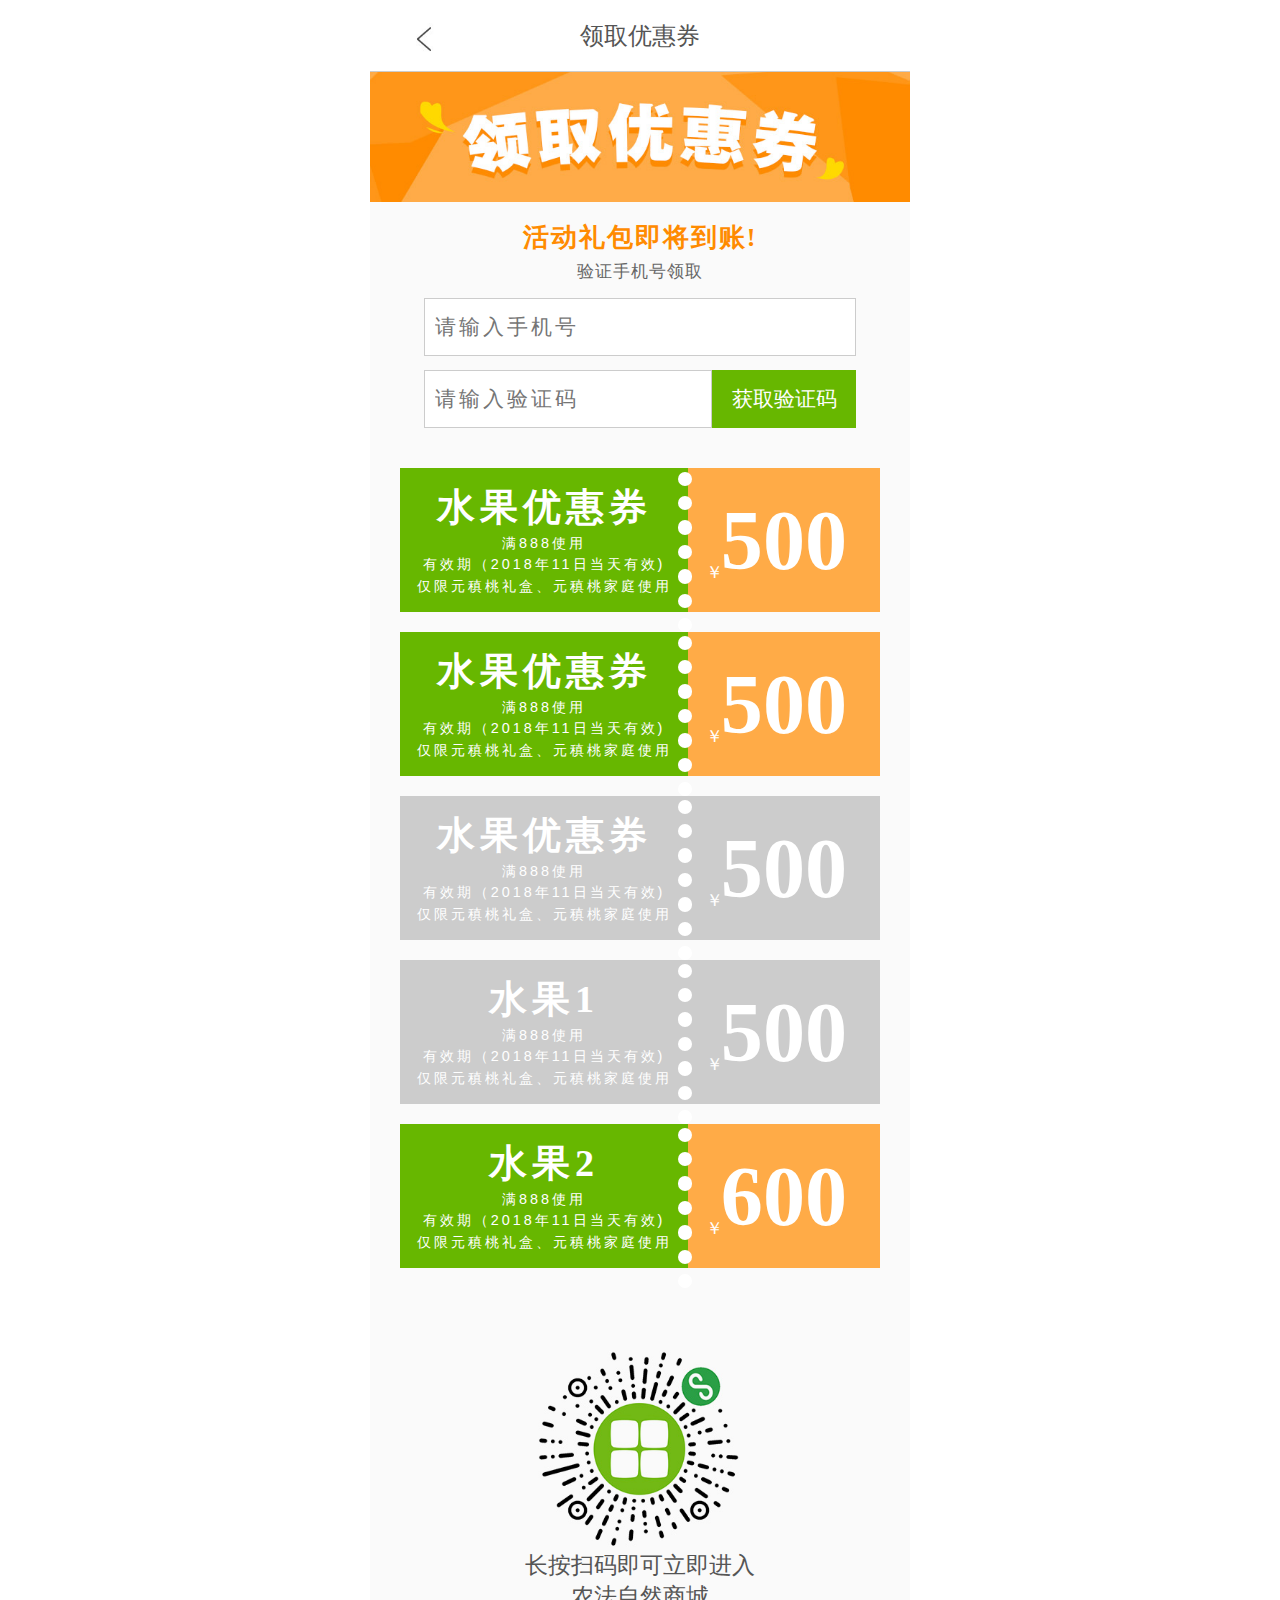
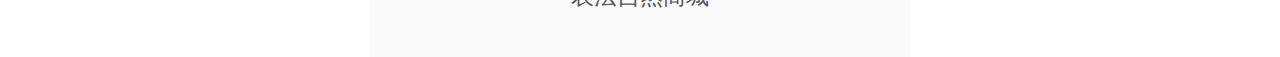
==== index.html @ 71d2d8c6 "one" ====
<!DOCTYPE html>
<html lang="en">
<head>
  <meta charset="UTF-8">
  <!-- <meta name="viewport" content="width=device-width, initial-scale=1.0"> -->
  <meta http-equiv="X-UA-Compatible" content="ie=edge">
  <title>优惠券领取</title>
  <script src="./js/flexible.js"></script>
  <link rel="stylesheet" href="./css/reset.css">
  <link rel="stylesheet" href="./css/index.css">
</head>
<body>
  <div class="container" id="container">
    <div class="store-coupon-header">
      <a class="coupon-callback" href="javascript:history.back(-1)"></a>
      <p>领取优惠券</p>
    </div>
    <!-- 活动底图 -->
    <div class="banner">
      <img src="" alt="">
    </div>
    <!-- 判断领取状态 -->
    <div class="coupon-login-text">
      <p class="coupon-login-text1">活动礼包即将到账!</p>
      <p class="coupon-login-text2">验证手机号领取</p>
    </div>
    <!-- 验证 -->
    <div class="store-coupon-login">
      <div id="coupon-login-box">
        <input id="tel" type="number" placeholder="请输入手机号" class="coupon-login-tel" oninput="if(value.length>11)value=value.slice(0,11)">
        <input id="password" type="password" placeholder="请输入验证码" class="coupon-login-password">
        <button id="getCode" class="getCode">获取验证码</button>
      </div>
      <!-- <p id="couponTel-tgl" class="hide">
        <span class="couponTel">领券手机号：</span>
        <span class="couponTel" id="telNumer">18221097297</span>
      </p> -->
    </div>
    <!-- 优惠券 -->
    <div class="store-coupon-list-wrap">
      <ul class = 'store-coupon-list'>
        <li>
          <div class="conpon-inner-wrap">
            <div class="conpon-use-info">
              <div class="conpon-info-wrap-center">
                <div class="conpon-showinfo">水果优惠券</div>
                <div class="conpon-detail-info">满888使用</div>
                <div class="conpon-detail-info">有效期（2018年11日当天有效)</div>
                <div class="conpon-detail-info">仅限元稹桃礼盒、元稹桃家庭使用</div>
              </div>
            </div>
            <div class="conpon-border">
              <ul class="circle_list">
                <li></li>
                <li></li>
                <li></li>
                <li></li>
                <li></li>
                <li></li>
                <li></li>
              </ul>
            </div>
            <div class="conpon-value">
              <div class="conpon-value-inner">
                <div class="conpon-value-detail">
                  <span class="conpon-unit">￥</span>
                  <span class="conpon-number">500</span>
                </div>
              </div>
            </div>
          </div>
      </li>
      <li>
        <div class="conpon-inner-wrap">
          <div class="conpon-use-info">
            <div class="conpon-info-wrap-center">
              <div class="conpon-showinfo">水果优惠券</div>
              <div class="conpon-detail-info">满888使用</div>
              <div class="conpon-detail-info">有效期（2018年11日当天有效)</div>
              <div class="conpon-detail-info">仅限元稹桃礼盒、元稹桃家庭使用</div>
            </div>
          </div>
          <div class="conpon-border">
            <ul class="circle_list">
              <li></li>
              <li></li>
              <li></li>
              <li></li>
              <li></li>
              <li></li>
              <li></li>
            </ul>
          </div>
          <div class="conpon-value">
            <div class="conpon-value-inner">
              <div class="conpon-value-detail">
                <span class="conpon-unit">￥</span>
                <span class="conpon-number">500</span>
              </div>
            </div>
          </div>
        </div>
      </li>
      <li>
        <div class="conpon-inner-wrap">
          <div class="conpon-use-info fail">
            <div class="conpon-info-wrap-center">
              <div class="conpon-showinfo">水果优惠券</div>
              <div class="conpon-detail-info">满888使用</div>
              <div class="conpon-detail-info">有效期（2018年11日当天有效)</div>
              <div class="conpon-detail-info">仅限元稹桃礼盒、元稹桃家庭使用</div>
            </div>
          </div>
          <div class="conpon-border">
            <ul class="circle_list">
              <li></li>
              <li></li>
              <li></li>
              <li></li>
              <li></li>
              <li></li>
              <li></li>
            </ul>
          </div>
          <div class="conpon-value fail">
            <div class="conpon-value-inner">
              <div class="conpon-value-detail">
                <span class="conpon-unit">￥</span>
                <span class="conpon-number">500</span>
              </div>
            </div>
          </div>
        </div>
      </li>
      </ul>
    </div>
    <!-- 领取按钮 -->
    <!-- <div class="store-coupon-receive">
      <button class="coupon-receive-button">立即领取</button>
    </div> -->
    <!-- 商城二维码 -->
    <div class="store-coupon-qrcode">
      <div class="qrcode">
        <img src="./images/qrcode.jpg" alt="">
      </div>
      <p class="fs12">长按扫码即可立即进入</p>
      <p class="fs12">农法自然商城</p>
    </div>
  </div>
<script src="./js/zepto.min.js"></script>
<script src="./js/text.js"></script>
<script src="./js/index.js"></script>
</body>
</html>
---- css/index.css ----
.container{
  max-width: 7.5rem;
  min-height: 13.34rem;
  margin: 0 auto;
  text-align: center;
  font-size: .32rem;
  background-color: #fafafa;
}
/* header */
.store-coupon-header{
  position: relative;
  width: 100%;
  height: 1rem;
  line-height: 1rem;
  background-color: #fff;
  text-align: center;
  border-bottom: 1px solid #ccc;
}
.store-coupon-header p{
  font-size: .34rem;
}
.coupon-callback{
  position: absolute;
  top: 0;
  left: .4rem;
  width: .8rem;
  height: .99rem;
  font-size: .42rem;
  color: #999;
  background: url('../images/callback.jpg') no-repeat;
  background-size: 100%;
}
/* 活动底图 */
.banner{
  width: 7.5rem;
  height: 1.8rem;
  vertical-align: middle;
}
.banner>img{
  width: 7.5rem;
  height: 1.8rem;
}
/* 验证 */
.store-coupon-login{
  width: 6rem;
  max-height: 2rem;
  margin: 0 auto;
  font-size:0px;
}
.coupon-login-text{
  min-width: 3.24rem;
  height: 1.34rem;
  margin: 0 auto;
  text-align: center;
  display: flex;
  flex-direction: column;
  justify-content: center;
}
.coupon-login-text1{
  color: #FF8B00;
  font-family: SourceHanSansCN-Regular;
  font-size: .36rem;
  font-weight: 600;
  line-height: .6rem;
  letter-spacing: 2px;
}
.coupon-login-text2{
  color: #666;
  font-size: .24rem;
  letter-spacing: 1px;
}
/* 活动结束 */
.coupon-login-text2.over{
  display: none;
}
.coupon-login-tel{
  width: 6rem;
  height: .8rem;
  margin-bottom: .2rem;
  border: 1px solid #ccc;
  padding-left: 10px;
  letter-spacing: 3px;
  font-size: .29rem;
  color: #999;
}
.coupon-login-password{
  width: 4rem;
  height: .8rem;
  border: 1px solid #ccc;
  padding-left: 10px;
  letter-spacing: 3px;
  font-size: .29rem;
  color: #999;
  vertical-align: top;
}
.getCode{
  width: 2rem;
  height: .8rem;
  background-color: #67b700;
  font-size: .29rem;
  color: #fff;
  outline:none;
  border: none;
}
.couponTel{
  font-size: .32rem;
  color: #000;
}
/* 通过验证后 */
.store-coupon-login.heightAuto{
  height: auto;
}
/* 优惠券样式 */
.store-coupon-list-wrap{
  min-height: 2rem;
  margin: 40px 30px 0 30px;
  overflow: hidden;
}
.conpon-inner-wrap{
  position: relative;
  height: 2rem;
  margin-bottom: 20px;
}
.conpon-use-info{
  position: relative;
  float: left;
  width: 60%;
  height: 2rem;
  color: #fff;
  text-align: center;
  background-color: #67b700;
  display: flex;
  flex-direction: column;
  align-items: center;
  justify-content: center;
}
.fail{
  background-color: #ccc;
}
.conpon-border{
  position: absolute;
  left: 60%;
  top: 4px;
  width: 10px;
  height: 2rem;
  margin-left: -10px;
  bottom: 4px;
  z-index: 5;
}
.circle_list>li{  
    background-color:#fff;  
    width:.2rem;  
    height:.2rem;  
    border-radius:50%;  
    margin-bottom:10px;
}
.conpon-value {
  position: relative;
  float: left;
  width: 40%;
  height: 2rem;
  padding-left: 44px;
  background-color: #ffab47;
  color: #fff;
}
.fail{
  background-color: #ccc;
}
.conpon-showinfo{
  color: #fff;
  display: -webkit-box;
  -webkit-box-orient: vertical;
  text-overflow: ellipsis;
  -webkit-line-clamp: 2;
  overflow: hidden;
  font-family: MicrosoftYaHei;
  font-size: .53rem;
  font-weight: bold;
  letter-spacing: 5px;
}
.conpon-detail-info{
  font-size: .2rem;
  color: #fff;
  line-height: .3rem;
  letter-spacing: 3px;
}
.conpon-value-inner {
  position: absolute;
  left: 50%;
  top: 50%;
  -webkit-transform: translate(-50%,-50%);
  transform: translate(-50%,-50%);
}
.conpon-number {
  font-family: 'Arial-Black';
  font-size: 1.17rem;
  font-weight: bolder;
}
.conpon-unit {
  position: absolute;
  top: 0.95rem;
    left: -.2rem;
  font-size: .24rem;
}
/* 领取优惠券按钮
.store-coupon-receive{
  width: 5rem;
  height: .8rem;
  margin: .5rem auto 0;
}
.coupon-receive-button{
  width: 5rem;
  height: .8rem;
  border: 1px solid #92ff06;
  background-color: #67b700;
  font-size: .32rem;
  color: #fff;
  border-radius: 5px;
}
活动结束
.coupon-receive-button.over{
  border: none;
  background-color: #999;
}
已经领取
.coupon-receive-button.received{
  border: none;
  background-color: #999;
}  */

/* 二维码 */
.store-coupon-qrcode{
  margin-top: .63rem;
  padding-bottom: .63rem;
}
.qrcode{
  width: 3.62rem;
  height: 3.01rem;
  margin: 0 auto;
  text-align: center;
}
.qrcode img{
  width: 3.62rem;
  height: 3.01rem;
  vertical-align: top;  
}
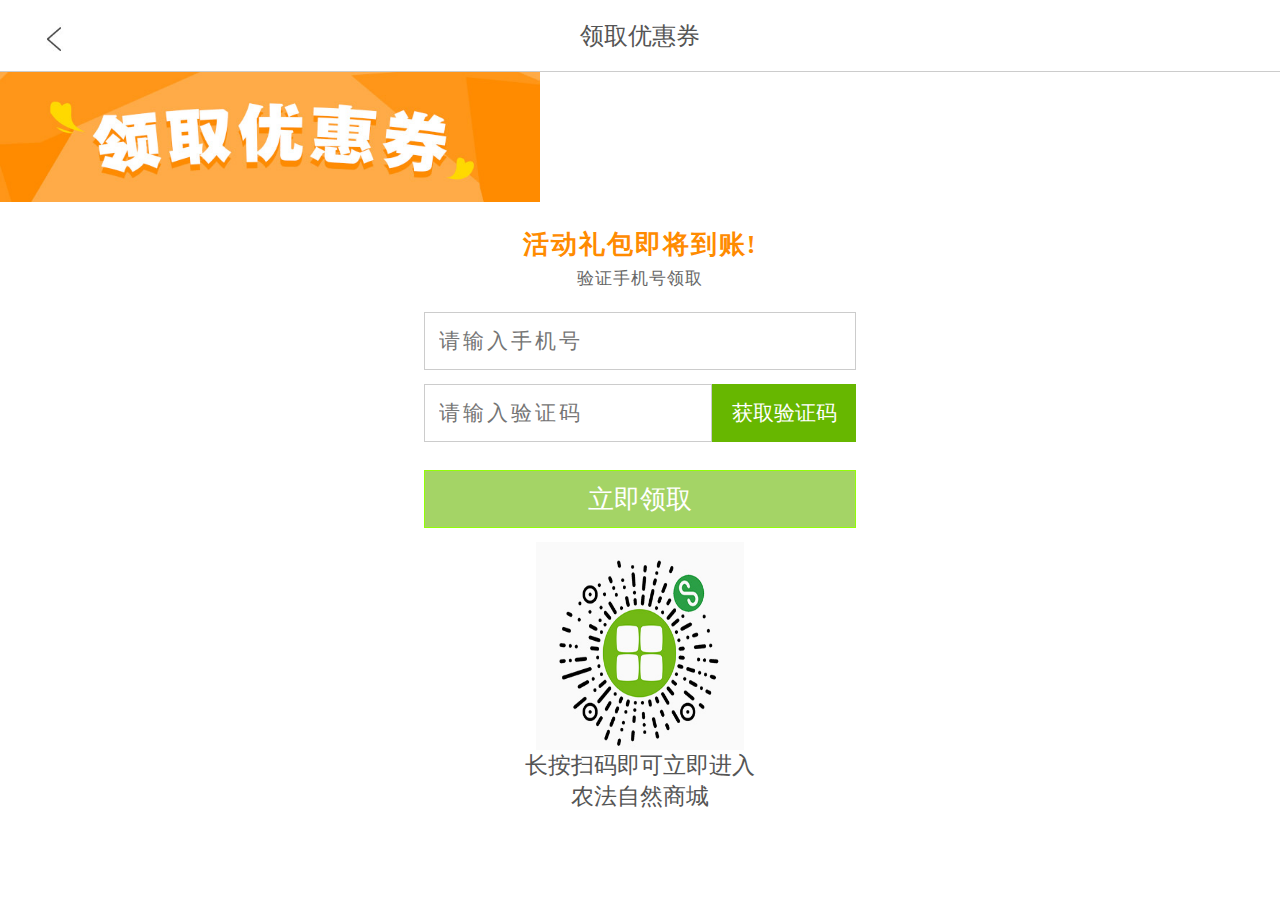
==== commit ea3c0b2d: "Update index.html" ====
--- a/index.html
+++ b/index.html
@@ -1,5 +1,6 @@
 <!DOCTYPE html>
 <html lang="en">
+
 <head>
   <meta charset="UTF-8">
   <!-- <meta name="viewport" content="width=device-width, initial-scale=1.0"> -->
@@ -9,6 +10,7 @@
   <link rel="stylesheet" href="./css/reset.css">
   <link rel="stylesheet" href="./css/index.css">
 </head>
+
 <body>
   <div class="container" id="container">
     <div class="store-coupon-header">
@@ -22,14 +24,20 @@
     <!-- 判断领取状态 -->
     <div class="coupon-login-text">
       <p class="coupon-login-text1">活动礼包即将到账!</p>
+      <div class="user-phone-box hide">
+        <div class="left-line"></div>
+        <div class="user-phone">18221097297</div>
+        <div class="right-line"></div>
+      </div>
       <p class="coupon-login-text2">验证手机号领取</p>
     </div>
     <!-- 验证 -->
     <div class="store-coupon-login">
       <div id="coupon-login-box">
         <input id="tel" type="number" placeholder="请输入手机号" class="coupon-login-tel" oninput="if(value.length>11)value=value.slice(0,11)">
-        <input id="password" type="password" placeholder="请输入验证码" class="coupon-login-password">
-        <button id="getCode" class="getCode">获取验证码</button>
+        <input id="password" type="text" placeholder="请输入验证码" class="coupon-login-password" oninput="if(value.length>4)value=value.slice(0,4)">
+        <input type="submit" value="获取验证码" id="getCode" class="getCode">
+        <input type="submit" disabled="true" value="立即领取" id="receive" class="coupon-receive-button">
       </div>
       <!-- <p id="couponTel-tgl" class="hide">
         <span class="couponTel">领券手机号：</span>
@@ -37,8 +45,8 @@
       </p> -->
     </div>
     <!-- 优惠券 -->
-    <div class="store-coupon-list-wrap">
-      <ul class = 'store-coupon-list'>
+    <!-- <div class="store-coupon-list-wrap">
+      <ul class='store-coupon-list'>
         <li>
           <div class="conpon-inner-wrap">
             <div class="conpon-use-info">
@@ -58,6 +66,7 @@
                 <li></li>
                 <li></li>
                 <li></li>
+                <li></li>
               </ul>
             </div>
             <div class="conpon-value">
@@ -69,71 +78,73 @@
               </div>
             </div>
           </div>
-      </li>
-      <li>
-        <div class="conpon-inner-wrap">
-          <div class="conpon-use-info">
-            <div class="conpon-info-wrap-center">
-              <div class="conpon-showinfo">水果优惠券</div>
-              <div class="conpon-detail-info">满888使用</div>
-              <div class="conpon-detail-info">有效期（2018年11日当天有效)</div>
-              <div class="conpon-detail-info">仅限元稹桃礼盒、元稹桃家庭使用</div>
+        </li>
+        <li>
+          <div class="conpon-inner-wrap">
+            <div class="conpon-use-info">
+              <div class="conpon-info-wrap-center">
+                <div class="conpon-showinfo">水果优惠券</div>
+                <div class="conpon-detail-info">满888使用</div>
+                <div class="conpon-detail-info">有效期（2018年11日当天有效)</div>
+                <div class="conpon-detail-info">仅限元稹桃礼盒、元稹桃家庭使用</div>
+              </div>
             </div>
-          </div>
-          <div class="conpon-border">
-            <ul class="circle_list">
-              <li></li>
-              <li></li>
-              <li></li>
-              <li></li>
-              <li></li>
-              <li></li>
-              <li></li>
-            </ul>
-          </div>
-          <div class="conpon-value">
-            <div class="conpon-value-inner">
-              <div class="conpon-value-detail">
-                <span class="conpon-unit">￥</span>
-                <span class="conpon-number">500</span>
+            <div class="conpon-border">
+              <ul class="circle_list">
+                <li></li>
+                <li></li>
+                <li></li>
+                <li></li>
+                <li></li>
+                <li></li>
+                <li></li>
+                <li></li>
+              </ul>
+            </div>
+            <div class="conpon-value">
+              <div class="conpon-value-inner">
+                <div class="conpon-value-detail">
+                  <span class="conpon-unit">￥</span>
+                  <span class="conpon-number">500</span>
+                </div>
               </div>
             </div>
           </div>
-        </div>
-      </li>
-      <li>
-        <div class="conpon-inner-wrap">
-          <div class="conpon-use-info fail">
-            <div class="conpon-info-wrap-center">
-              <div class="conpon-showinfo">水果优惠券</div>
-              <div class="conpon-detail-info">满888使用</div>
-              <div class="conpon-detail-info">有效期（2018年11日当天有效)</div>
-              <div class="conpon-detail-info">仅限元稹桃礼盒、元稹桃家庭使用</div>
+        </li>
+        <li>
+          <div class="conpon-inner-wrap">
+            <div class="conpon-use-info fail">
+              <div class="conpon-info-wrap-center">
+                <div class="conpon-showinfo">水果优惠券</div>
+                <div class="conpon-detail-info">满888使用</div>
+                <div class="conpon-detail-info">有效期（2018年11日当天有效)</div>
+                <div class="conpon-detail-info">仅限元稹桃礼盒、元稹桃家庭使用</div>
+              </div>
             </div>
-          </div>
-          <div class="conpon-border">
-            <ul class="circle_list">
-              <li></li>
-              <li></li>
-              <li></li>
-              <li></li>
-              <li></li>
-              <li></li>
-              <li></li>
-            </ul>
-          </div>
-          <div class="conpon-value fail">
-            <div class="conpon-value-inner">
-              <div class="conpon-value-detail">
-                <span class="conpon-unit">￥</span>
-                <span class="conpon-number">500</span>
+            <div class="conpon-border">
+              <ul class="circle_list">
+                <li></li>
+                <li></li>
+                <li></li>
+                <li></li>
+                <li></li>
+                <li></li>
+                <li></li>
+                <li></li>
+              </ul>
+            </div>
+            <div class="conpon-value fail">
+              <div class="conpon-value-inner">
+                <div class="conpon-value-detail">
+                  <span class="conpon-unit">￥</span>
+                  <span class="conpon-number">500</span>
+                </div>
               </div>
             </div>
           </div>
-        </div>
-      </li>
+        </li>
       </ul>
-    </div>
+    </div> -->
     <!-- 领取按钮 -->
     <!-- <div class="store-coupon-receive">
       <button class="coupon-receive-button">立即领取</button>
@@ -147,8 +158,8 @@
       <p class="fs12">农法自然商城</p>
     </div>
   </div>
-<script src="./js/zepto.min.js"></script>
-<script src="./js/text.js"></script>
-<script src="./js/index.js"></script>
+  <script src="./js/zepto.min.js"></script>
+  <script src="./js/text.js"></script>
+  <script src="./js/index.js"></script>
 </body>
 </html>--- a/css/index.css
+++ b/css/index.css
@@ -1,13 +1,24 @@
-.container{
-  max-width: 7.5rem;
-  min-height: 13.34rem;
+.container {
+  width: 100%;
+  height: 100%;
   margin: 0 auto;
   text-align: center;
   font-size: .32rem;
-  background-color: #fafafa;
-}
+}
+.content::before {
+  content: " ";
+  position: absolute;
+  left: 0;
+  right: 0;
+  top: 0;
+  bottom: 0;
+  background-color: #f3f7ed;
+  z-index: -100;
+}
+
 /* header */
-.store-coupon-header{
+
+.store-coupon-header {
   position: relative;
   width: 100%;
   height: 1rem;
@@ -16,10 +27,12 @@
   text-align: center;
   border-bottom: 1px solid #ccc;
 }
-.store-coupon-header p{
+
+.store-coupon-header p {
   font-size: .34rem;
 }
-.coupon-callback{
+
+.coupon-callback {
   position: absolute;
   top: 0;
   left: .4rem;
@@ -30,98 +43,148 @@
   background: url('../images/callback.jpg') no-repeat;
   background-size: 100%;
 }
+
 /* 活动底图 */
-.banner{
+
+.banner {
   width: 7.5rem;
   height: 1.8rem;
   vertical-align: middle;
 }
-.banner>img{
+
+.banner>img {
   width: 7.5rem;
   height: 1.8rem;
 }
+
 /* 验证 */
-.store-coupon-login{
+
+.store-coupon-login {
   width: 6rem;
-  max-height: 2rem;
+  max-height: 3rem;
   margin: 0 auto;
-  font-size:0px;
-}
-.coupon-login-text{
+  font-size: 0px;
+}
+
+.coupon-login-text {
   min-width: 3.24rem;
-  height: 1.34rem;
+  min-height: 1.34rem;
   margin: 0 auto;
   text-align: center;
   display: flex;
   flex-direction: column;
   justify-content: center;
 }
-.coupon-login-text1{
+
+.coupon-login-text1 {
   color: #FF8B00;
   font-family: SourceHanSansCN-Regular;
   font-size: .36rem;
   font-weight: 600;
   line-height: .6rem;
   letter-spacing: 2px;
-}
-.coupon-login-text2{
+  margin-top: .3rem;
+}
+
+.coupon-login-text2 {
   color: #666;
   font-size: .24rem;
   letter-spacing: 1px;
-}
+  margin-bottom: .3rem;
+}
+
+.user-phone-box {
+  display: flex;
+  flex-direction: row;
+  justify-content: center;
+  min-width: 2.95rem;
+  height: .24rem;
+  margin: .27rem 0;
+}
+
+.left-line {
+  width: .48rem;
+  height: .12rem;
+  border-bottom: 3px solid #67b700;
+}
+
+.user-phone {
+  width: 1.99rem;
+  height: .24rem;
+  line-height: .24rem;
+  text-align: center;
+  font-size: .3rem;
+  color: #67b700;
+}
+
+.right-line {
+  width: .48rem;
+  height: .12rem;
+  border-bottom: 3px solid #67b700;
+}
+
+.user-phone-box.hide {
+  display: none;
+}
+
 /* 活动结束 */
-.coupon-login-text2.over{
+
+.coupon-login-text2.over {
   display: none;
 }
-.coupon-login-tel{
+
+.coupon-login-tel {
   width: 6rem;
   height: .8rem;
   margin-bottom: .2rem;
   border: 1px solid #ccc;
-  padding-left: 10px;
+  padding-left: .19rem;
   letter-spacing: 3px;
   font-size: .29rem;
   color: #999;
 }
-.coupon-login-password{
+
+.coupon-login-password {
   width: 4rem;
   height: .8rem;
   border: 1px solid #ccc;
-  padding-left: 10px;
+  padding-left: .19rem;
   letter-spacing: 3px;
   font-size: .29rem;
   color: #999;
   vertical-align: top;
 }
-.getCode{
+
+.getCode {
   width: 2rem;
   height: .8rem;
   background-color: #67b700;
   font-size: .29rem;
   color: #fff;
-  outline:none;
+  outline: none;
   border: none;
 }
-.couponTel{
+
+.couponTel {
   font-size: .32rem;
   color: #000;
 }
-/* 通过验证后 */
-.store-coupon-login.heightAuto{
-  height: auto;
-}
+
 /* 优惠券样式 */
-.store-coupon-list-wrap{
+
+.store-coupon-list-wrap {
   min-height: 2rem;
-  margin: 40px 30px 0 30px;
+  margin: .4rem .3rem 0 .3rem;
   overflow: hidden;
 }
-.conpon-inner-wrap{
+
+.conpon-inner-wrap {
   position: relative;
   height: 2rem;
   margin-bottom: 20px;
 }
-.conpon-use-info{
+
+.conpon-use-info {
   position: relative;
   float: left;
   width: 60%;
@@ -134,26 +197,46 @@
   align-items: center;
   justify-content: center;
 }
-.fail{
+
+.fail[data-type='disabled'] {
   background-color: #ccc;
 }
-.conpon-border{
+
+.conpon-use-info.fail[data-type='nomore'] {
+  background-color: #a4d466;
+}
+
+.conpon-value.fail[data-type='nomore'] {
+  background-color: #ffcd91;
+}
+
+.conpon-use-info.fail[data-type='available'] {
+  background-color: #67b700;
+}
+
+.conpon-value.fail[data-type='available'] {
+  background-color: #ffab47;
+}
+
+.conpon-border {
   position: absolute;
   left: 60%;
   top: 4px;
-  width: 10px;
+  width: .1rem;
   height: 2rem;
-  margin-left: -10px;
+  margin-left: -.08rem;
   bottom: 4px;
   z-index: 5;
 }
-.circle_list>li{  
-    background-color:#fff;  
-    width:.2rem;  
-    height:.2rem;  
-    border-radius:50%;  
-    margin-bottom:10px;
-}
+
+.circle_list>li {
+  background-color: #FAFAFA;
+  width: .16rem;
+  height: .16rem;
+  border-radius: 50%;
+  margin-bottom: .1rem;
+}
+
 .conpon-value {
   position: relative;
   float: left;
@@ -163,84 +246,86 @@
   background-color: #ffab47;
   color: #fff;
 }
-.fail{
+
+.fail {
   background-color: #ccc;
 }
-.conpon-showinfo{
+
+.conpon-showinfo {
   color: #fff;
   display: -webkit-box;
   -webkit-box-orient: vertical;
   text-overflow: ellipsis;
   -webkit-line-clamp: 2;
   overflow: hidden;
-  font-family: MicrosoftYaHei;
+  font-family: 'MicrosoftYaHei';
   font-size: .53rem;
   font-weight: bold;
   letter-spacing: 5px;
 }
-.conpon-detail-info{
+
+.conpon-detail-info {
   font-size: .2rem;
   color: #fff;
   line-height: .3rem;
   letter-spacing: 3px;
 }
+
 .conpon-value-inner {
   position: absolute;
   left: 50%;
   top: 50%;
-  -webkit-transform: translate(-50%,-50%);
-  transform: translate(-50%,-50%);
-}
+  -webkit-transform: translate(-50%, -50%);
+  transform: translate(-50%, -50%);
+}
+
 .conpon-number {
   font-family: 'Arial-Black';
   font-size: 1.17rem;
   font-weight: bolder;
 }
+
 .conpon-unit {
   position: absolute;
-  top: 0.95rem;
-    left: -.2rem;
+  top: 0.9rem;
+  left: -0.2rem;
   font-size: .24rem;
 }
-/* 领取优惠券按钮
-.store-coupon-receive{
-  width: 5rem;
-  height: .8rem;
-  margin: .5rem auto 0;
-}
-.coupon-receive-button{
-  width: 5rem;
+
+/* 领取优惠券按钮 */
+
+.coupon-receive-button {
+  width: 6rem;
   height: .8rem;
   border: 1px solid #92ff06;
   background-color: #67b700;
-  font-size: .32rem;
-  color: #fff;
-  border-radius: 5px;
-}
-活动结束
-.coupon-receive-button.over{
-  border: none;
-  background-color: #999;
-}
-已经领取
-.coupon-receive-button.received{
-  border: none;
-  background-color: #999;
-}  */
+  font-size: .36rem;
+  color: #fff;
+  border-radius: .05rem;
+  margin-top: .4rem;
+}
+
+input[disabled].coupon-receive-button {
+  background-color: #a4d466;
+  opacity: 1;
+}
 
 /* 二维码 */
-.store-coupon-qrcode{
-  margin-top: .63rem;
+
+.store-coupon-qrcode {
+  margin-top: .2rem;
   padding-bottom: .63rem;
 }
-.qrcode{
-  width: 3.62rem;
-  height: 3.01rem;
+
+.qrcode {
+  width: 2.88rem;
+  height: 2.88rem;
   margin: 0 auto;
   text-align: center;
 }
-.qrcode img{
-  width: 3.62rem;
-  height: 3.01rem;
-  vertical-align: top;  
+
+.qrcode img {
+  width: 2.88rem;
+  height: 2.88rem;
+  vertical-align: top;
 }